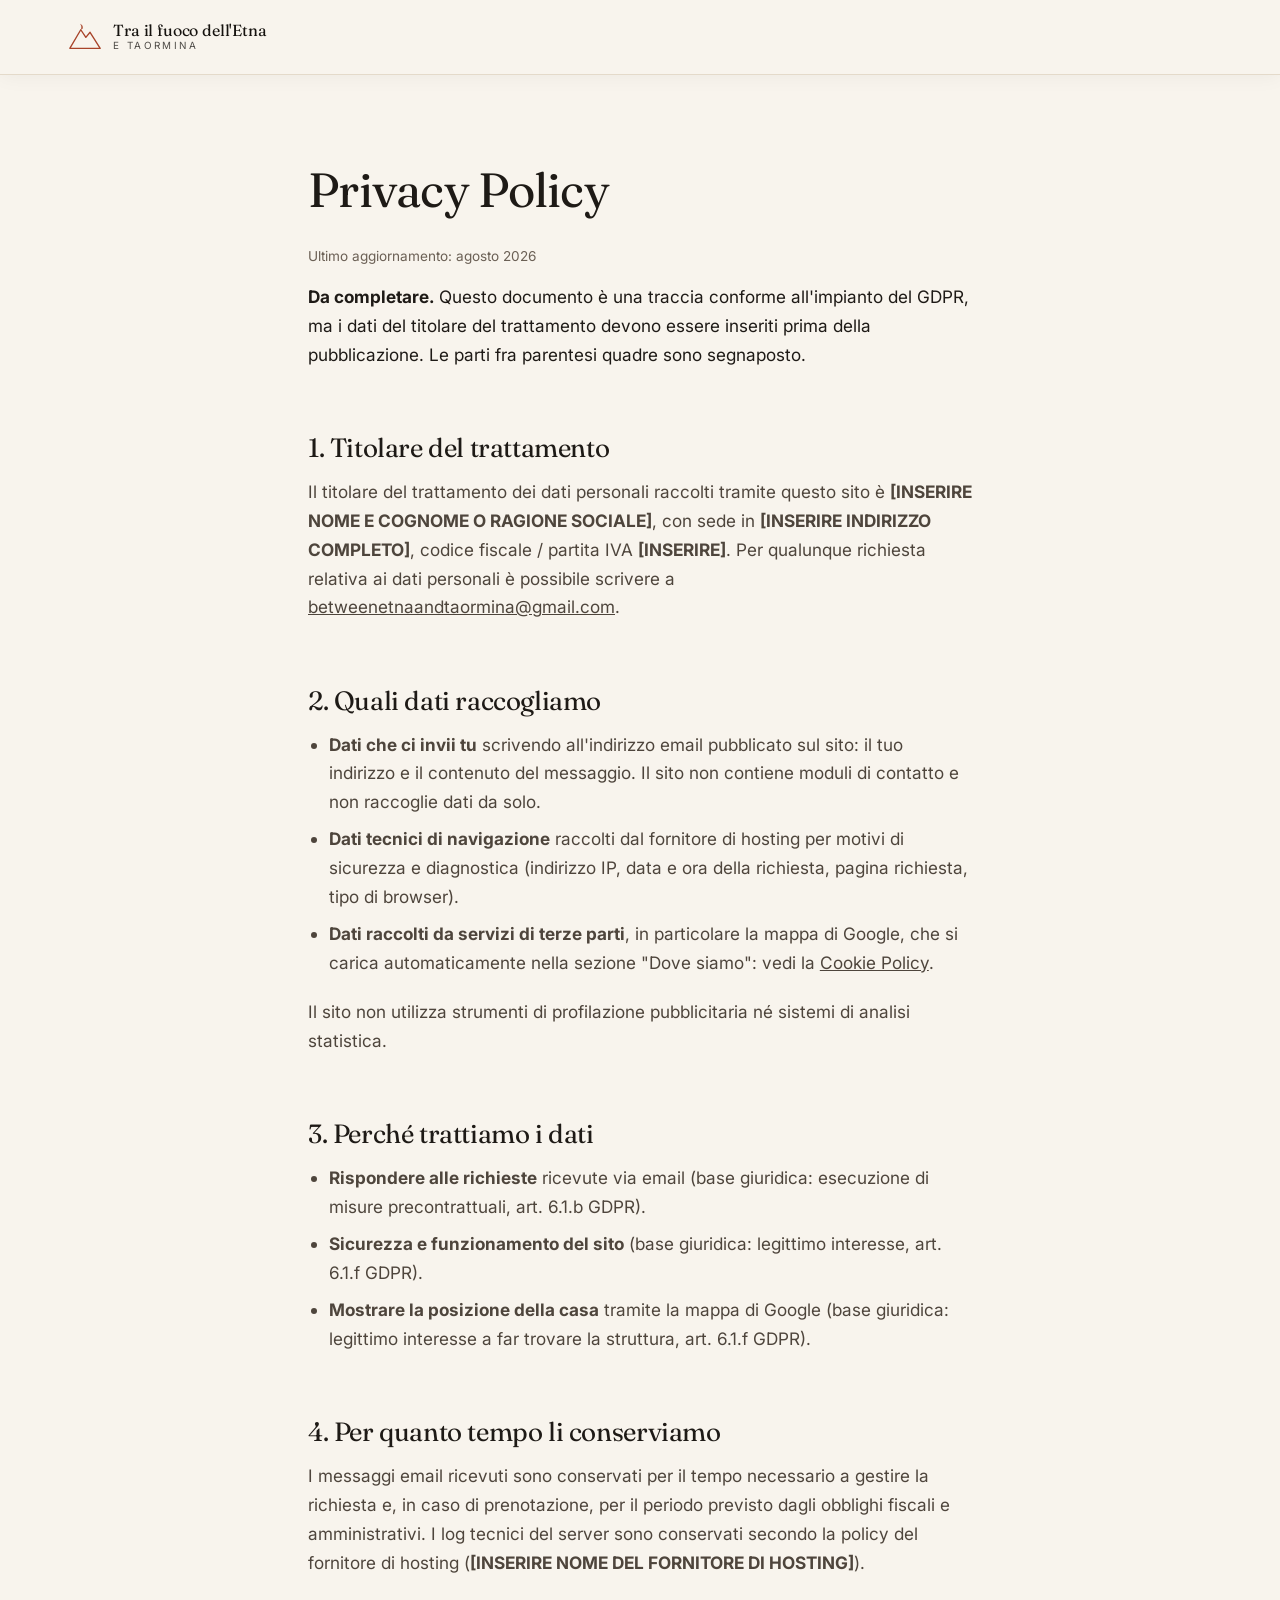
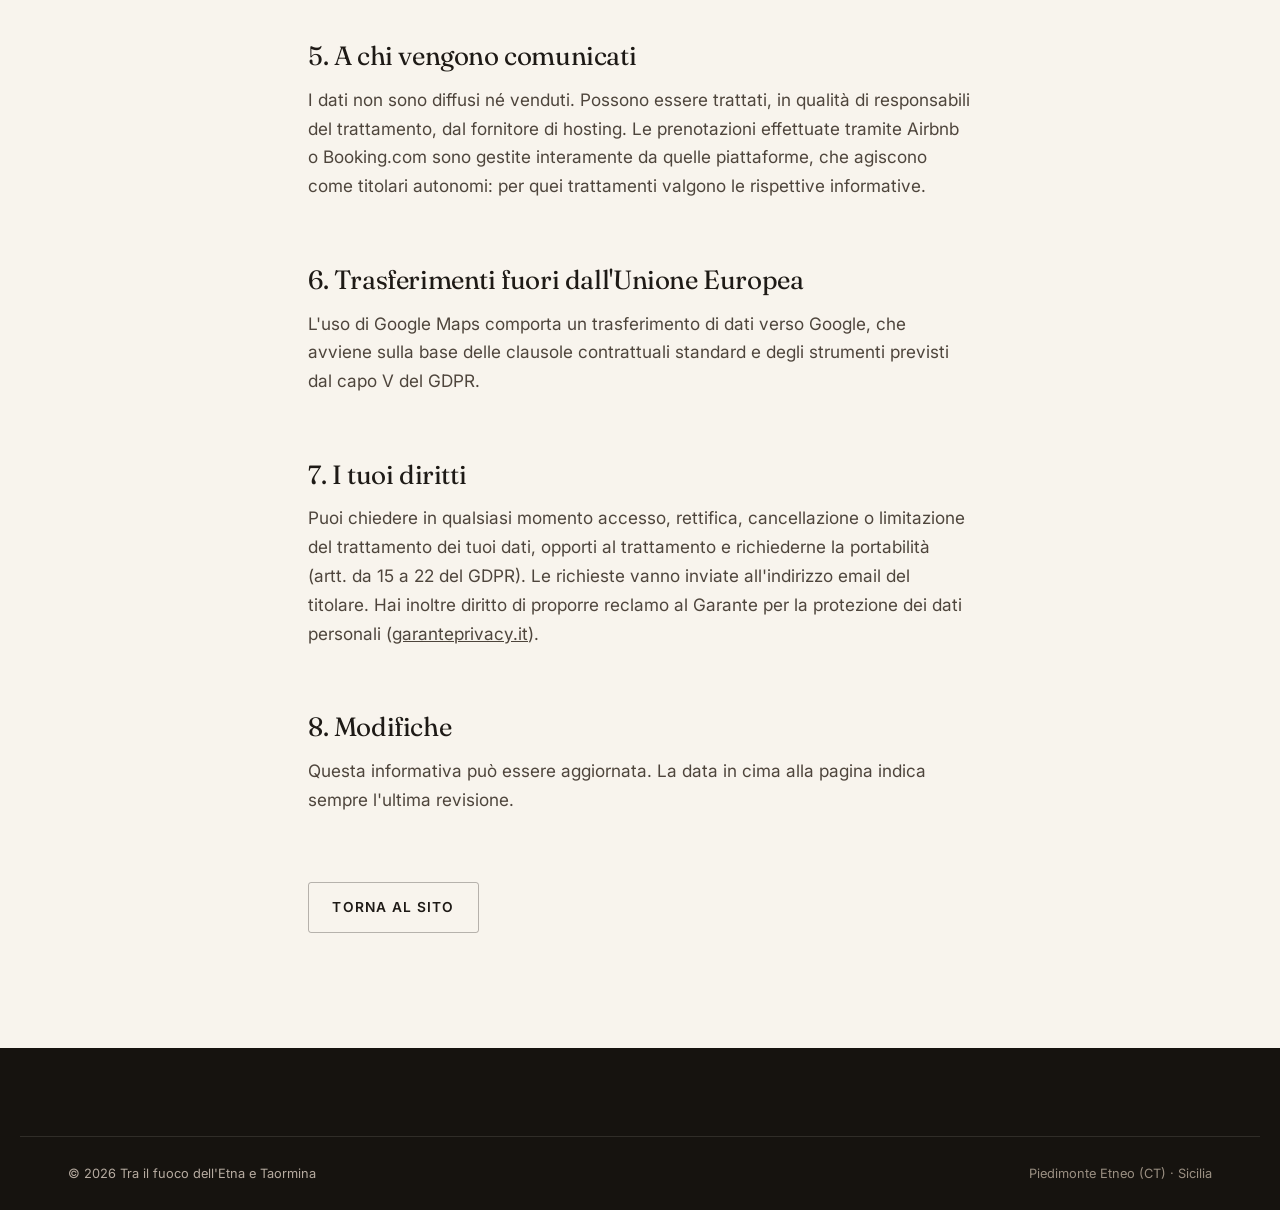
==== privacy.html @ dd9f7d88 "Primo caricamento del sito" ====
<!DOCTYPE html>
<html lang="it">
<head>
<meta charset="utf-8">
<meta name="viewport" content="width=device-width, initial-scale=1">
<title>Privacy Policy | Tra il fuoco dell'Etna e Taormina</title>
<meta name="description" content="Informativa sul trattamento dei dati personali del sito Tra il fuoco dell'Etna e Taormina.">
<meta name="robots" content="noindex, follow">
<link rel="icon" href="assets/icons/favicon.svg" type="image/svg+xml">
<link rel="preconnect" href="https://fonts.googleapis.com">
<link rel="preconnect" href="https://fonts.gstatic.com" crossorigin>
<link rel="stylesheet" href="https://fonts.googleapis.com/css2?family=Fraunces:opsz,wght@9..144,300;9..144,400&family=Inter:wght@400;500;600&display=swap" media="print" onload="this.media='all'">
<link rel="stylesheet" href="css/style.css">
</head>
<body>

<header class="site-header is-solid">
  <div class="wrap header-inner">
    <a class="brand" href="index.html">
      <svg class="brand-mark" viewBox="0 0 40 32" aria-hidden="true"><path d="M2 30 L15 8 L21 17 L26 11 L38 30 Z" fill="none" stroke="currentColor" stroke-width="1.6" stroke-linejoin="round"/><path d="M15 8 q1.5 -4 -1 -7 q4 1.5 3.5 5.5" fill="currentColor" opacity=".85"/></svg>
      <span class="brand-text"><span class="brand-line1">Tra il fuoco dell'Etna</span><span class="brand-line2">e Taormina</span></span>
    </a>
  </div>
</header>

<main class="legal">
<div class="wrap">

  <h1>Privacy Policy</h1>
  <p class="updated">Ultimo aggiornamento: agosto 2026</p>

  <div class="form-status is-on err" style="display:block">
    <strong>Da completare.</strong> Questo documento è una traccia conforme all'impianto del
    GDPR, ma i dati del titolare del trattamento devono essere inseriti prima della
    pubblicazione. Le parti fra parentesi quadre sono segnaposto.
  </div>

  <h2>1. Titolare del trattamento</h2>
  <p>
    Il titolare del trattamento dei dati personali raccolti tramite questo sito è
    <strong>[INSERIRE NOME E COGNOME O RAGIONE SOCIALE]</strong>,
    con sede in <strong>[INSERIRE INDIRIZZO COMPLETO]</strong>,
    codice fiscale / partita IVA <strong>[INSERIRE]</strong>.
    Per qualunque richiesta relativa ai dati personali è possibile scrivere a
    <a href="mailto:betweenetnaandtaormina@gmail.com">betweenetnaandtaormina@gmail.com</a>.
  </p>

  <h2>2. Quali dati raccogliamo</h2>
  <ul>
    <li><strong>Dati che ci invii tu</strong> scrivendo all'indirizzo email pubblicato
      sul sito: il tuo indirizzo e il contenuto del messaggio. Il sito non contiene
      moduli di contatto e non raccoglie dati da solo.</li>
    <li><strong>Dati tecnici di navigazione</strong> raccolti dal fornitore di hosting per
      motivi di sicurezza e diagnostica (indirizzo IP, data e ora della richiesta,
      pagina richiesta, tipo di browser).</li>
    <li><strong>Dati raccolti da servizi di terze parti</strong>, in particolare la mappa
      di Google, che si carica automaticamente nella sezione "Dove siamo":
      vedi la <a href="cookie.html">Cookie Policy</a>.</li>
  </ul>
  <p>Il sito non utilizza strumenti di profilazione pubblicitaria né sistemi di analisi statistica.</p>

  <h2>3. Perché trattiamo i dati</h2>
  <ul>
    <li><strong>Rispondere alle richieste</strong> ricevute via email
      (base giuridica: esecuzione di misure precontrattuali, art. 6.1.b GDPR).</li>
    <li><strong>Sicurezza e funzionamento del sito</strong>
      (base giuridica: legittimo interesse, art. 6.1.f GDPR).</li>
    <li><strong>Mostrare la posizione della casa</strong> tramite la mappa di Google
      (base giuridica: legittimo interesse a far trovare la struttura, art. 6.1.f GDPR).</li>
  </ul>

  <h2>4. Per quanto tempo li conserviamo</h2>
  <p>
    I messaggi email ricevuti sono conservati per il tempo necessario a gestire la richiesta e,
    in caso di prenotazione, per il periodo previsto dagli obblighi fiscali e amministrativi.
    I log tecnici del server sono conservati secondo la policy del fornitore di hosting
    (<strong>[INSERIRE NOME DEL FORNITORE DI HOSTING]</strong>).
  </p>

  <h2>5. A chi vengono comunicati</h2>
  <p>
    I dati non sono diffusi né venduti. Possono essere trattati, in qualità di responsabili
    del trattamento, dal fornitore di hosting. Le prenotazioni effettuate tramite Airbnb o Booking.com sono
    gestite interamente da quelle piattaforme, che agiscono come titolari autonomi:
    per quei trattamenti valgono le rispettive informative.
  </p>

  <h2>6. Trasferimenti fuori dall'Unione Europea</h2>
  <p>
    L'uso di Google Maps comporta un trasferimento di dati verso Google, che avviene
    sulla base delle clausole contrattuali standard e degli strumenti previsti dal
    capo V del GDPR.
  </p>

  <h2>7. I tuoi diritti</h2>
  <p>
    Puoi chiedere in qualsiasi momento accesso, rettifica, cancellazione o limitazione del
    trattamento dei tuoi dati, opporti al trattamento e richiederne la portabilità
    (artt. da 15 a 22 del GDPR). Le richieste vanno inviate all'indirizzo email del titolare.
    Hai inoltre diritto di proporre reclamo al Garante per la protezione dei dati personali
    (<a href="https://www.garanteprivacy.it" target="_blank" rel="noopener noreferrer">garanteprivacy.it</a>).
  </p>

  <h2>8. Modifiche</h2>
  <p>
    Questa informativa può essere aggiornata. La data in cima alla pagina indica sempre
    l'ultima revisione.
  </p>

  <a class="btn btn-outline back" href="index.html">Torna al sito</a>
</div>
</main>

<footer class="site-footer">
  <div class="wrap footer-bottom">
    <p>&copy; <span id="y"></span> Tra il fuoco dell'Etna e Taormina</p>
    <p class="credits">Piedimonte Etneo (CT) · Sicilia</p>
  </div>
</footer>
<script>document.getElementById('y').textContent=new Date().getFullYear();</script>
</body>
</html>
---- css/style.css ----
/* =============================================================================
   TRA IL FUOCO DELL'ETNA E TAORMINA
   Identità visiva: pietra lavica, calce siciliana, terracotta, olivo.
   Nessun framework. Mobile first.
   ============================================================================= */

/* ------------------------------------------------------------------ tokens */
:root{
  /* colori */
  --lava-900:#16130F;
  --lava-800:#221D18;
  --lava-700:#332C24;
  --lava-600:#4A4038;
  --pietra:#6B6055;
  --pietra-chiara:#9A8F82;
  --calce:#F8F4ED;
  --calce-2:#F0E9DD;
  --calce-3:#E4DACA;
  --terra:#A8442A;
  --terra-scuro:#8B3520;
  --terra-chiara:#C96A45;
  --ocra:#BE8A3D;
  --olivo:#6E7A5A;
  --testo:#1E1A16;
  --testo-soft:#4E453C;
  --su-scuro:#EDE6DA;
  --su-scuro-soft:#B6ABA0;

  /* tipografia */
  --font-display:"Fraunces","Iowan Old Style","Palatino Linotype",Palatino,Georgia,"Times New Roman",serif;
  --font-body:"Inter",system-ui,-apple-system,"Segoe UI",Roboto,"Helvetica Neue",Arial,sans-serif;

  /* misure */
  --wrap:1240px;
  --gutter:clamp(1.25rem,4vw,3rem);
  --sec-y:clamp(4rem,9vw,8rem);
  --r-sm:2px;
  --r-md:3px;

  /* elevazione discreta */
  --sh-1:0 1px 2px rgba(22,19,15,.06), 0 6px 18px rgba(22,19,15,.06);
  --sh-2:0 2px 6px rgba(22,19,15,.08), 0 18px 46px rgba(22,19,15,.12);

  --header-h:74px;
}

/* ------------------------------------------------------------------- reset */
*,*::before,*::after{box-sizing:border-box}
html{-webkit-text-size-adjust:100%;scroll-behavior:smooth;scroll-padding-top:calc(var(--header-h) + 12px)}
@media (prefers-reduced-motion:reduce){
  html{scroll-behavior:auto}
  *,*::before,*::after{animation-duration:.001ms!important;animation-iteration-count:1!important;transition-duration:.001ms!important;scroll-behavior:auto!important}
}
body{
  margin:0;
  background:var(--calce);
  color:var(--testo);
  font-family:var(--font-body);
  font-size:clamp(1rem,.96rem + .2vw,1.075rem);
  line-height:1.68;
  font-weight:400;
  -webkit-font-smoothing:antialiased;
  text-rendering:optimizeLegibility;
  overflow-x:hidden;
}
img,picture,svg{display:block;max-width:100%}
img{height:auto}
/* Necessario: molte regole qui sotto impostano display su elementi che nascondiamo
   con l'attributo [hidden] (modale, lightbox, CTA mobile, griglia gallery).
   Senza questa riga il display dell'autore vincerebbe sul foglio di stile del browser. */
[hidden]{display:none!important}
button{font:inherit;color:inherit}
a{color:inherit}

h1,h2,h3,h4{
  font-family:var(--font-display);
  font-weight:400;
  line-height:1.1;
  letter-spacing:-.015em;
  margin:0 0 .6em;
  font-variation-settings:"opsz" 40;
}
h2{font-size:clamp(1.9rem,1.25rem + 2.6vw,3.2rem)}
h3{font-size:clamp(1.15rem,1.05rem + .5vw,1.4rem);letter-spacing:-.005em}
h4{font-size:1.05rem}
p{margin:0 0 1.1em}
p:last-child{margin-bottom:0}
ul{margin:0;padding:0}
ul[role="list"]{list-style:none}

/* ---------------------------------------------------------------- utilities */
.wrap{width:100%;max-width:var(--wrap);margin-inline:auto;padding-inline:var(--gutter)}
.sr-only{position:absolute!important;width:1px;height:1px;padding:0;margin:-1px;overflow:hidden;clip:rect(0 0 0 0);white-space:nowrap;border:0}
.skip-link{
  position:fixed;top:.5rem;left:.5rem;z-index:9999;
  background:var(--lava-900);color:var(--calce);
  padding:.7rem 1.1rem;border-radius:var(--r-md);
  transform:translateY(-160%);transition:transform .18s ease;
  text-decoration:none;font-size:.9rem;
}
.skip-link:focus{transform:translateY(0)}

:where(a,button,summary,input,textarea,[tabindex]):focus-visible{
  outline:2px solid var(--terra);
  outline-offset:3px;
  border-radius:var(--r-sm);
}
.section-dark :where(a,button):focus-visible,
.hero :where(a,button):focus-visible,
.booking :where(a,button):focus-visible{outline-color:var(--ocra)}

.eyebrow{
  font-family:var(--font-body);
  font-size:.72rem;font-weight:600;
  letter-spacing:.2em;text-transform:uppercase;
  color:var(--terra);
  margin:0 0 1rem;
}
.section-dark .eyebrow,.hero .eyebrow,.booking .eyebrow{color:var(--ocra)}

.micro-note{
  font-size:.82rem;line-height:1.55;color:var(--pietra);
  margin-top:1rem;
}
.section-dark .micro-note{color:var(--su-scuro-soft)}

/* ------------------------------------------------------------------ bottoni */
.btn{
  --btn-bg:transparent;--btn-fg:var(--testo);--btn-bd:currentColor;
  display:inline-flex;align-items:center;justify-content:center;gap:.5em;
  padding:.95em 1.7em;
  background:var(--btn-bg);color:var(--btn-fg);
  border:1px solid var(--btn-bd);border-radius:var(--r-md);
  font-size:.86rem;font-weight:600;letter-spacing:.09em;text-transform:uppercase;
  text-decoration:none;cursor:pointer;
  transition:background-color .2s ease,color .2s ease,border-color .2s ease,transform .2s ease;
  text-align:center;
}
.btn:hover{transform:translateY(-1px)}
.btn-solid{--btn-bg:var(--terra);--btn-fg:#FFF8F0;--btn-bd:var(--terra)}
.btn-solid:hover{--btn-bg:var(--terra-scuro);--btn-bd:var(--terra-scuro)}
.btn-outline{--btn-bg:transparent;--btn-fg:var(--testo);--btn-bd:rgba(30,26,22,.3)}
.btn-outline:hover{--btn-bg:var(--testo);--btn-fg:var(--calce);--btn-bd:var(--testo)}
.btn-outline.btn-light{--btn-fg:var(--su-scuro);--btn-bd:rgba(237,230,218,.4)}
.btn-outline.btn-light:hover{--btn-bg:var(--su-scuro);--btn-fg:var(--lava-900);--btn-bd:var(--su-scuro)}
.btn-ghost{--btn-bg:rgba(255,252,246,.1);--btn-fg:#FFFCF6;--btn-bd:rgba(255,252,246,.55);backdrop-filter:blur(6px)}
.btn-ghost:hover{--btn-bg:#FFFCF6;--btn-fg:var(--lava-900);--btn-bd:#FFFCF6}
.btn-lg{padding:1.05em 2.1em;font-size:.9rem}

/* Telefoni stretti (iPhone SE e simili, 320–400 px): "Prenota su Booking.com"
   in maiuscoletto spaziato non entrerebbe su una riga. I due inviti alla
   prenotazione diventano a piena larghezza, che su mobile è anche più comodo. */
@media (max-width:400px){
  .btn{padding:.9em 1.15em;font-size:.8rem;letter-spacing:.06em}
  .btn-lg{padding:1em 1.3em;font-size:.84rem}
  .hero-actions .btn,.booking-cta .btn,.modal-actions .btn{width:100%}
  .hero-actions,.booking-cta{gap:.7rem}
}

/* ═══════════════════════════════════════════════════════════════ HEADER ══ */
.site-header{
  position:fixed;inset:0 0 auto;z-index:120;
  transition:background-color .3s ease,box-shadow .3s ease,border-color .3s ease;
  border-bottom:1px solid transparent;
}
.header-inner{
  min-height:var(--header-h);
  display:flex;align-items:center;justify-content:space-between;gap:1rem;
}
.site-header.is-solid{
  background:rgba(248,244,237,.94);
  backdrop-filter:saturate(160%) blur(12px);
  border-bottom-color:var(--calce-3);
  box-shadow:0 1px 20px rgba(22,19,15,.05);
}

.brand{
  display:flex;align-items:center;gap:.7rem;
  text-decoration:none;color:#FFFCF6;
  transition:color .3s ease;
  flex:0 0 auto;
}
.site-header.is-solid .brand{color:var(--lava-900)}
.brand-mark{width:34px;height:27px;flex:0 0 auto;color:var(--ocra)}
.site-header.is-solid .brand-mark{color:var(--terra)}
.brand-text{display:flex;flex-direction:column;line-height:1.12}
.brand-line1{font-family:var(--font-display);font-size:1rem;letter-spacing:-.01em}
.brand-line2{font-family:var(--font-body);font-size:.62rem;letter-spacing:.24em;text-transform:uppercase;opacity:.75}

/* nav desktop */
.nav{display:flex;align-items:center;gap:2rem;min-width:0}
.nav-list{display:flex;align-items:center;gap:1.5rem;list-style:none;min-width:0}
.nav-list a{
  text-decoration:none;font-size:.83rem;font-weight:500;letter-spacing:.03em;
  color:rgba(255,252,246,.9);position:relative;padding:.35rem 0;
  transition:color .25s ease;
}
.site-header.is-solid .nav-list a{color:var(--testo-soft)}
.nav-list a::after{
  content:"";position:absolute;left:0;right:0;bottom:0;height:1px;
  background:currentColor;transform:scaleX(0);transform-origin:left;
  transition:transform .25s ease;
}
.nav-list a:hover::after,.nav-list a[aria-current="true"]::after{transform:scaleX(1)}
.site-header.is-solid .nav-list a:hover{color:var(--terra)}

.nav-tools{display:flex;align-items:center;gap:1.1rem}
.lang{display:flex;align-items:center;gap:.3rem;font-size:.76rem;letter-spacing:.1em;font-weight:600}
.lang-btn{
  background:none;border:0;padding:.3rem .15rem;cursor:pointer;
  color:rgba(255,252,246,.78);transition:color .2s ease;
}
.site-header.is-solid .lang-btn{color:var(--pietra)}
.lang-btn.is-active{color:#FFFCF6;text-decoration:underline;text-underline-offset:4px}
.site-header.is-solid .lang-btn.is-active{color:var(--terra)}
.lang-sep{color:rgba(255,252,246,.35)}
.site-header.is-solid .lang-sep{color:var(--calce-3)}
.btn-book{padding:.72em 1.4em;font-size:.78rem}

/* hamburger */
.burger{
  display:none;background:none;border:0;padding:.6rem;cursor:pointer;
  color:#FFFCF6;
}
.site-header.is-solid .burger{color:var(--lava-900)}
.burger-box{display:block;width:24px;height:16px;position:relative}
.burger-box span{
  position:absolute;left:0;height:1.5px;width:100%;background:currentColor;
  transition:transform .28s ease,opacity .2s ease,width .28s ease;
}
.burger-box span:nth-child(1){top:0}
.burger-box span:nth-child(2){top:7px;width:70%}
.burger-box span:nth-child(3){top:14px}
.burger[aria-expanded="true"] .burger-box span:nth-child(1){transform:translateY(7px) rotate(45deg)}
.burger[aria-expanded="true"] .burger-box span:nth-child(2){opacity:0}
.burger[aria-expanded="true"] .burger-box span:nth-child(3){transform:translateY(-7px) rotate(-45deg)}

@media (max-width:1023px){
  .burger{display:block;order:3}
  .nav{
    position:fixed;inset:var(--header-h) 0 auto;
    flex-direction:column;align-items:stretch;gap:0;
    background:var(--calce);
    border-bottom:1px solid var(--calce-3);
    padding:1.5rem var(--gutter) 2.2rem;
    transform:translateY(-102%);opacity:0;visibility:hidden;
    transition:transform .34s cubic-bezier(.4,0,.2,1),opacity .25s ease,visibility .34s;
    max-height:calc(100dvh - var(--header-h));overflow-y:auto;
    box-shadow:0 22px 40px rgba(22,19,15,.14);
  }
  .nav.is-open{transform:translateY(0);opacity:1;visibility:visible}
  .nav-list{flex-direction:column;align-items:stretch;gap:0}
  .nav-list li+li{border-top:1px solid var(--calce-2)}
  .nav-list a{
    display:block;padding:.95rem 0;font-size:1.05rem;font-weight:400;
    font-family:var(--font-display);color:var(--testo)!important;letter-spacing:-.01em;
  }
  .nav-list a::after{display:none}
  .nav-tools{
    margin-top:1.6rem;justify-content:space-between;gap:1rem;
  }
  .nav-tools .lang-btn{color:var(--pietra)!important;font-size:.85rem}
  .nav-tools .lang-btn.is-active{color:var(--terra)!important}
  .btn-book{flex:1;max-width:230px;padding:.9em 1.4em;font-size:.82rem}
}

/* Fascia stretta fra 1024 e 1200 px (portatili 13"): la barra orizzontale con
   marchio, 7 voci, lingua e pulsante non ci starebbe alle misure piene.
   Qui si comprime quel tanto che basta, senza passare all'hamburger.
   Sotto i 1024 px si passa direttamente al menu a tendina. */
@media (min-width:1024px) and (max-width:1200px){
  .header-inner{gap:.75rem}
  .brand-line1{font-size:.92rem}
  .brand-line2{font-size:.58rem;letter-spacing:.2em}
  .brand-mark{width:30px;height:24px}
  .nav{gap:1.1rem}
  .nav-list{gap:.9rem}
  .nav-list a{font-size:.78rem;letter-spacing:0}
  .nav-tools{gap:.8rem}
  .btn-book{padding:.7em 1.05em;font-size:.72rem;letter-spacing:.06em}
  .lang{font-size:.72rem}
}

/* ═════════════════════════════════════════════════════════════════ HERO ══ */
.hero{
  position:relative;
  min-height:min(100svh,860px);
  display:flex;align-items:flex-end;
  padding:calc(var(--header-h) + 3rem) 0 clamp(3.5rem,8vw,6rem);
  color:#FFFCF6;
  isolation:isolate;
  background:var(--lava-900);
}
.hero-media{position:absolute;inset:0;z-index:-2}
.hero-media img{width:100%;height:100%;object-fit:cover;object-position:center 42%}
.hero::after{
  content:"";position:absolute;inset:0;z-index:-1;
  background:
    linear-gradient(to top,rgba(11,9,7,.88) 0%,rgba(11,9,7,.58) 32%,rgba(11,9,7,.2) 62%,rgba(11,9,7,.56) 100%);
}
.hero-inner{position:relative;width:100%;max-width:var(--wrap)}
.hero-kicker{
  font-size:.74rem;letter-spacing:.24em;text-transform:uppercase;font-weight:600;
  color:rgba(255,252,246,.82);margin:0 0 1.4rem;
}
.hero-title{
  margin:0 0 1.3rem;
  font-size:clamp(2.15rem,1.1rem + 5.2vw,5.6rem);
  line-height:.98;font-weight:300;letter-spacing:-.03em;
  font-variation-settings:"opsz" 120;
  text-wrap:balance;
}
.hero-title-1,.hero-title-2{display:block}
.hero-title-2{font-style:italic;font-weight:300;padding-left:.06em}
.hero-sub{
  max-width:34ch;font-size:clamp(1.02rem,.95rem + .4vw,1.2rem);
  color:rgba(255,252,246,.9);margin:0 0 2.2rem;line-height:1.6;
}
.hero-actions{display:flex;flex-wrap:wrap;gap:.85rem;margin-bottom:2.6rem}
.hero-facts{
  display:flex;flex-wrap:wrap;gap:.6rem 2rem;list-style:none;
  padding-top:1.4rem;border-top:1px solid rgba(255,252,246,.22);
  font-size:.86rem;color:rgba(255,252,246,.82);letter-spacing:.04em;
}
.hero-facts strong{font-family:var(--font-display);font-size:1.15rem;font-weight:400;color:#FFFCF6;margin-right:.15em}

.hero-scroll{
  position:absolute;left:50%;bottom:1.4rem;transform:translateX(-50%);
  width:26px;height:42px;border:1px solid rgba(255,252,246,.4);border-radius:14px;
  display:grid;place-items:start center;padding-top:8px;
}
.hero-scroll span{
  width:2px;height:7px;border-radius:2px;background:rgba(255,252,246,.85);
  animation:scrollDot 1.9s ease-in-out infinite;
}
@keyframes scrollDot{0%,100%{transform:translateY(0);opacity:1}55%{transform:translateY(12px);opacity:.15}}
@media (max-width:700px){.hero-scroll{display:none}}

/* ══════════════════════════════════════════════════════════════ SEZIONI ══ */
.section{padding-block:var(--sec-y)}
.section-alt{background:var(--calce-2)}
.section-dark{background:var(--lava-800);color:var(--su-scuro)}
.section-dark h2,.section-dark h3{color:#FFFCF6}
.section-dark p{color:var(--su-scuro)}

.section-head{max-width:60ch;margin-bottom:clamp(2.5rem,5vw,4rem)}
.section-head h2{margin-bottom:.5em}
.section-lead{color:var(--testo-soft);font-size:1.05rem;max-width:56ch}
.section-dark .section-lead{color:var(--su-scuro-soft)}

/* --------------------------------------------------------------- intro */
.grid-intro{display:grid;gap:clamp(2.5rem,5vw,4.5rem);align-items:center}
.grid-intro>*,.grid-dove>*,.grid-contatti>*{min-width:0}
@media (min-width:900px){.grid-intro{grid-template-columns:1fr .82fr}}
.intro-text p{color:var(--testo-soft);max-width:60ch}
.intro-text h2{color:var(--testo)}
.intro-host{
  font-family:var(--font-display);font-style:italic;
  font-size:1.15rem;color:var(--testo)!important;
  padding-left:1.1rem;border-left:2px solid var(--terra);
  margin-top:2rem!important;
}
.rating-line{
  margin-top:1.4rem!important;font-size:.86rem;color:var(--pietra)!important;
  display:flex;align-items:center;gap:.5rem;flex-wrap:wrap;
}
.rating-line .stars{color:var(--ocra);letter-spacing:.08em}
.intro-figure{margin:0;position:relative}
.intro-figure img{width:100%;aspect-ratio:4/5;object-fit:cover;border-radius:var(--r-md);box-shadow:var(--sh-2)}
@media (max-width:899px){.intro-figure img{aspect-ratio:4/3}}

/* ----------------------------------------------------------- la casa */
.features{
  display:grid;gap:1px;
  grid-template-columns:repeat(auto-fit,minmax(min(230px,100%),1fr));
  background:var(--calce-3);
  border:1px solid var(--calce-3);border-radius:var(--r-md);overflow:hidden;
  list-style:none;
}
.feature{background:var(--calce-2);padding:1.9rem 1.6rem}
.section-alt .feature{background:var(--calce)}
.feature svg{
  width:26px;height:26px;margin-bottom:1rem;color:var(--terra);
  fill:none;stroke:currentColor;stroke-width:1.35;stroke-linecap:round;stroke-linejoin:round;
}
.feature h3{font-size:1.02rem;margin-bottom:.3em;font-family:var(--font-body);font-weight:600;letter-spacing:0}
.feature p{font-size:.9rem;color:var(--testo-soft);line-height:1.55;margin:0}

/* Sul telefono le dodici voci diventerebbero dodici schede alte una sotto
   l'altra, quasi due metri di scorrimento. Qui si stringono in una griglia
   di icone a due colonne: resta l'icona e il nome del servizio.
   La descrizione non sparisce dal codice, viene solo tolta dalla vista:
   i lettori di schermo continuano a leggerla. */
@media (max-width:559px){
  .features{grid-template-columns:repeat(2,1fr)}
  .feature{padding:1.25rem .95rem}
  .feature svg{width:22px;height:22px;margin-bottom:.75rem}
  .feature h3{
    font-size:.87rem;line-height:1.3;margin:0;text-wrap:balance;
    overflow-wrap:anywhere;hyphens:auto;
  }
  .feature p{
    position:absolute;width:1px;height:1px;padding:0;margin:-1px;
    overflow:hidden;clip:rect(0 0 0 0);white-space:nowrap;border:0;
  }
}
/* Schermi molto stretti: "Climatizzazione" è una parola sola e non si spezza. */
@media (max-width:360px){
  .feature{padding:1.1rem .7rem}
  .feature h3{font-size:.82rem}
}

.rooms{margin-top:clamp(3rem,6vw,5rem)}
.rooms-h{
  font-family:var(--font-body);font-size:.72rem;font-weight:600;
  letter-spacing:.2em;text-transform:uppercase;color:var(--terra);margin-bottom:1.6rem;
}
.rooms-grid{display:grid;gap:1.6rem;grid-template-columns:repeat(auto-fit,minmax(min(250px,100%),1fr))}
.room img{width:100%;aspect-ratio:3/2;object-fit:cover;border-radius:var(--r-md);margin-bottom:.9rem}
.room h4{font-family:var(--font-body);font-size:.95rem;font-weight:600;margin-bottom:.15em}
.room p{font-size:.9rem;color:var(--testo-soft);margin:0}

.stay-notes{
  display:flex;flex-wrap:wrap;gap:.7rem 2.5rem;list-style:none;
  margin-top:2.4rem;padding-top:1.5rem;border-top:1px solid var(--calce-3);
  font-size:.9rem;color:var(--testo-soft);
}
.stay-notes strong{color:var(--testo);font-weight:600}

/* ═══════════════════════════════════════════════════════════════ GALLERY */
.carousel{position:relative;margin-block:0 1.8rem}
.carousel-viewport{
  overflow-x:auto;overflow-y:hidden;
  scroll-snap-type:x mandatory;
  -webkit-overflow-scrolling:touch;
  scrollbar-width:none;
}
.carousel-viewport::-webkit-scrollbar{display:none}
.carousel-viewport:focus-visible{outline:2px solid var(--terra);outline-offset:-2px}
.carousel-track{display:flex;list-style:none;margin:0;padding:0}
.car-slide{
  flex:0 0 100%;scroll-snap-align:center;
  padding-inline:calc(var(--gutter) / 2);
}
@media (min-width:760px){
  .car-slide{flex-basis:64%;padding-inline:.6rem}
  .carousel-track{padding-inline:18%}
}
@media (min-width:1400px){
  .car-slide{flex-basis:56%}
  .carousel-track{padding-inline:22%}
}
.car-slide button{
  display:block;width:100%;padding:0;border:0;background:none;cursor:zoom-in;
  border-radius:var(--r-md);overflow:hidden;position:relative;
}
.car-slide img{
  width:100%;aspect-ratio:3/2;object-fit:cover;
  transition:transform .6s cubic-bezier(.2,.7,.3,1),opacity .4s ease;
  background:var(--calce-3);
}
.car-slide:not(.is-current) img{opacity:.5}
.car-slide button:hover img{transform:scale(1.02)}

.car-nav{
  position:absolute;top:calc(50% - 34px);transform:translateY(-50%);z-index:5;
  width:48px;height:48px;border-radius:50%;
  background:rgba(248,244,237,.92);border:1px solid var(--calce-3);
  display:grid;place-items:center;cursor:pointer;
  box-shadow:var(--sh-1);transition:background-color .2s ease,transform .2s ease;
}
.car-nav:hover{background:#fff;transform:translateY(-50%) scale(1.06)}
.car-nav svg{width:19px;height:19px;fill:none;stroke:var(--lava-800);stroke-width:1.5;stroke-linecap:round;stroke-linejoin:round}
.car-prev{left:max(.75rem,calc((100vw - var(--wrap)) / 2 + .75rem))}
.car-next{right:max(.75rem,calc((100vw - var(--wrap)) / 2 + .75rem))}
@media (max-width:759px){.car-nav{width:42px;height:42px}.car-prev{left:.5rem}.car-next{right:.5rem}}

.car-bar{
  display:flex;align-items:center;justify-content:space-between;gap:1.5rem;
  margin-top:1.4rem;flex-wrap:wrap;
}
.car-caption{font-size:.87rem;color:var(--testo-soft);margin:0;max-width:52ch}
.car-dots{display:flex;gap:.45rem;flex-wrap:wrap}
.car-dots button{
  width:26px;height:3px;border:0;padding:0;cursor:pointer;border-radius:2px;
  background:var(--calce-3);transition:background-color .25s ease,width .25s ease;
}
.car-dots button:hover{background:var(--pietra-chiara)}
.car-dots button[aria-selected="true"]{background:var(--terra);width:40px}

.gal-actions{display:flex;align-items:center;justify-content:space-between;gap:1.5rem;flex-wrap:wrap;margin-top:1rem}
.gal-count{font-size:.84rem;color:var(--pietra);margin:0}

.gal-full{margin-top:3rem}
.gal-filters,.poi-filters{display:flex;flex-wrap:wrap;gap:.5rem;margin-bottom:2rem}
.chip{
  background:none;border:1px solid var(--calce-3);border-radius:100px;
  padding:.5rem 1.1rem;font-size:.78rem;font-weight:500;letter-spacing:.06em;
  text-transform:uppercase;cursor:pointer;color:var(--testo-soft);
  transition:all .2s ease;
}
.chip:hover{border-color:var(--pietra-chiara);color:var(--testo)}
.chip[aria-selected="true"]{background:var(--lava-800);border-color:var(--lava-800);color:var(--calce)}

.masonry{columns:1;column-gap:1rem}
@media (min-width:600px){.masonry{columns:2}}
@media (min-width:980px){.masonry{columns:3;column-gap:1.2rem}}
.masonry figure{margin:0 0 1rem;break-inside:avoid}
@media (min-width:980px){.masonry figure{margin-bottom:1.2rem}}
.masonry button{
  display:block;width:100%;padding:0;border:0;background:none;cursor:zoom-in;
  border-radius:var(--r-md);overflow:hidden;
}
.masonry img{width:100%;transition:transform .5s cubic-bezier(.2,.7,.3,1);background:var(--calce-3)}
.masonry button:hover img{transform:scale(1.03)}

/* ══════════════════════════════════════════════════════════ DOVE SIAMO ══ */
.grid-dove{display:grid;gap:clamp(2.5rem,5vw,4rem);align-items:start}
@media (min-width:960px){.grid-dove{grid-template-columns:.95fr 1.05fr}}
.dove-text p{max-width:56ch}
.dist-list{
  list-style:none;margin:2.2rem 0 0;
  border-top:1px solid rgba(237,230,218,.16);
}
.dist-list li{
  display:flex;justify-content:space-between;align-items:baseline;gap:1rem;
  padding:.85rem 0;border-bottom:1px solid rgba(237,230,218,.16);
  font-size:.95rem;
}
.dist-list span{color:var(--su-scuro)}
.dist-list b{
  font-family:var(--font-display);font-weight:400;font-size:1.05rem;
  color:var(--ocra);white-space:nowrap;
}
.addr{margin:2rem 0 1.2rem!important;font-size:.92rem;color:var(--su-scuro-soft)!important;line-height:1.6}
.addr .todo{color:var(--terra-chiara);font-weight:600}

.map-frame{
  position:relative;aspect-ratio:4/3;width:100%;
  background:var(--lava-700);border-radius:var(--r-md);overflow:hidden;
  border:1px solid rgba(237,230,218,.14);
}
@media (max-width:600px){.map-frame{aspect-ratio:1/1}}
.map-frame iframe{width:100%;height:100%;border:0;display:block;filter:saturate(.9)}
.map-consent{
  position:absolute;inset:0;display:grid;place-content:center;gap:1.3rem;
  padding:2rem;text-align:center;
  background:
    linear-gradient(rgba(22,19,15,.72),rgba(22,19,15,.72)),
    repeating-linear-gradient(45deg,var(--lava-700) 0 12px,var(--lava-600) 12px 24px);
}
.map-consent p{font-size:.88rem;max-width:38ch;margin:0 auto;color:var(--su-scuro-soft)!important;line-height:1.6}

/* ═════════════════════════════════════════════════════════════════ POI ══ */
.poi-grid{display:grid;gap:1.6rem;grid-template-columns:repeat(auto-fill,minmax(min(280px,100%),1fr))}
.poi{
  background:var(--calce-2);border:1px solid var(--calce-3);border-radius:var(--r-md);
  overflow:hidden;display:flex;flex-direction:column;
  transition:transform .3s ease,box-shadow .3s ease;
}
.poi:hover{transform:translateY(-3px);box-shadow:var(--sh-1)}
.poi-img{position:relative;overflow:hidden}
.poi-img img{width:100%;aspect-ratio:16/10;object-fit:cover;transition:transform .6s cubic-bezier(.2,.7,.3,1)}
.poi:hover .poi-img img{transform:scale(1.04)}
.poi-cat{
  position:absolute;left:.9rem;top:.9rem;
  background:rgba(22,19,15,.78);color:#FFFCF6;backdrop-filter:blur(4px);
  padding:.32rem .7rem;border-radius:2px;
  font-size:.64rem;letter-spacing:.16em;text-transform:uppercase;font-weight:600;
}
.poi-body{padding:1.4rem 1.4rem 1.6rem;display:flex;flex-direction:column;flex:1}
.poi-body h3{font-family:var(--font-display);font-size:1.28rem;margin-bottom:.4em}
.poi-body p{font-size:.9rem;color:var(--testo-soft);line-height:1.6;margin-bottom:1.2rem;flex:1}
.poi-meta{
  display:flex;gap:1.2rem;flex-wrap:wrap;font-size:.78rem;color:var(--pietra);
  padding-top:.9rem;border-top:1px solid var(--calce-3);letter-spacing:.03em;
}
.poi-meta span{display:inline-flex;align-items:center;gap:.35rem}
.poi-meta svg{width:13px;height:13px;fill:none;stroke:currentColor;stroke-width:1.6;stroke-linecap:round;stroke-linejoin:round;opacity:.8}

/* ════════════════════════════════════════════════════════════ CONSIGLI ══ */
.tips{max-width:900px;border-top:1px solid var(--calce-3)}
.tip{border-bottom:1px solid var(--calce-3)}
.tip summary{
  list-style:none;cursor:pointer;
  display:flex;align-items:center;justify-content:space-between;gap:1.5rem;
  padding:1.5rem 0;
  font-family:var(--font-display);font-size:clamp(1.25rem,1.1rem + .7vw,1.7rem);
  letter-spacing:-.01em;
  transition:color .2s ease;
}
.tip summary::-webkit-details-marker{display:none}
.tip summary:hover{color:var(--terra)}
.tip summary::after{
  content:"";flex:0 0 auto;width:15px;height:15px;
  background:
    linear-gradient(currentColor,currentColor) center/100% 1.5px no-repeat,
    linear-gradient(currentColor,currentColor) center/1.5px 100% no-repeat;
  transition:transform .3s ease;
}
.tip[open] summary::after{background:linear-gradient(currentColor,currentColor) center/100% 1.5px no-repeat}
.tip-body{padding-bottom:1.9rem;max-width:66ch}
.tip-body ul{list-style:none;display:grid;gap:.75rem}
.tip-body li{
  position:relative;padding-left:1.5rem;font-size:.96rem;color:var(--testo-soft);line-height:1.6;
}
.tip-body li::before{
  content:"";position:absolute;left:0;top:.62em;
  width:6px;height:6px;background:var(--terra);border-radius:50%;
}

/* ══════════════════════════════════════════════════════════ RECENSIONI ══ */
@media (min-width:1024px){.nav-extra{display:none}}

.rev-quotes{display:grid;gap:1.4rem;margin-bottom:3rem;grid-template-columns:repeat(auto-fill,minmax(min(320px,100%),1fr))}
.rev-quotes:empty{display:none}
.quote{
  background:var(--calce);border:1px solid var(--calce-3);border-radius:var(--r-md);
  padding:1.8rem 1.7rem;display:flex;flex-direction:column;
}
.quote blockquote{
  margin:0 0 1.2rem;font-family:var(--font-display);font-size:1.12rem;
  line-height:1.5;color:var(--testo);flex:1;
}
.quote blockquote::before{content:"“";color:var(--terra);font-size:1.6em;line-height:0;vertical-align:-.32em;margin-right:.06em}
.quote figcaption{font-size:.83rem;color:var(--pietra);letter-spacing:.03em}
.quote figcaption b{color:var(--testo);font-weight:600}

.rev-panel{
  display:grid;gap:2.4rem;align-items:start;
  background:var(--calce);border:1px solid var(--calce-3);border-radius:var(--r-md);
  padding:clamp(1.8rem,4vw,2.8rem);
}
@media (min-width:760px){.rev-panel{grid-template-columns:minmax(0,.85fr) minmax(0,1.15fr);gap:3rem}}

.rev-big{
  font-family:var(--font-display);font-size:clamp(3.2rem,2rem + 4vw,4.6rem);
  line-height:1;margin:0;letter-spacing:-.03em;
}
.rev-stars{color:var(--ocra);letter-spacing:.14em;font-size:1rem;margin:.5rem 0 .3rem}
.rev-count{font-size:.87rem;color:var(--pietra);margin:0 0 1.6rem}

.rev-bars{list-style:none;display:grid;gap:.45rem}
.rev-bars li{display:grid;grid-template-columns:1.6rem 1fr 2.6rem;align-items:center;gap:.6rem;font-size:.78rem;color:var(--pietra)}
.rev-bars .track{height:5px;background:var(--calce-3);border-radius:3px;overflow:hidden}
.rev-bars .fill{display:block;height:100%;background:var(--ocra);border-radius:3px}
.rev-bars .pct{text-align:right;font-variant-numeric:tabular-nums}

.rev-cats h3,.rev-themes h3{
  font-family:var(--font-body);font-size:.72rem;font-weight:600;
  letter-spacing:.2em;text-transform:uppercase;color:var(--terra);margin-bottom:1.3rem;
}
.rev-catlist{list-style:none;display:grid;gap:.9rem}
@media (min-width:520px){.rev-catlist{grid-template-columns:1fr 1fr;gap:.9rem 2rem}}
.rev-catlist li{display:grid;grid-template-columns:1fr auto;gap:.5rem 1rem;align-items:baseline}
.rev-catlist .n{font-size:.93rem;color:var(--testo-soft)}
.rev-catlist .v{font-family:var(--font-display);font-size:1.1rem;color:var(--testo)}
.rev-catlist .track{grid-column:1/-1;height:3px;background:var(--calce-3);border-radius:2px;overflow:hidden;margin-top:-.2rem}
.rev-catlist .fill{display:block;height:100%;background:var(--terra);border-radius:2px}

.rev-themes{margin-top:2.6rem}
.theme-list{list-style:none;display:flex;flex-wrap:wrap;gap:.6rem}
.theme-list li{
  display:inline-flex;align-items:baseline;gap:.5rem;
  border:1px solid var(--calce-3);border-radius:100px;
  padding:.5rem 1.05rem;font-size:.86rem;background:var(--calce);
}
.theme-list b{font-family:var(--font-display);font-size:1rem;color:var(--terra);font-weight:400}
.rev-link{margin-top:2.6rem}

/* ═══════════════════════════════════════════════════════════ ITINERARI ══ */
.iti-grid{display:grid;gap:1.6rem;grid-template-columns:repeat(auto-fill,minmax(min(300px,100%),1fr))}
.iti{
  position:relative;border-radius:var(--r-md);overflow:hidden;
  background:var(--lava-800);color:var(--su-scuro);
  display:flex;flex-direction:column;min-height:390px;
  isolation:isolate;
}
.iti-media{position:absolute;inset:0;z-index:-2}
.iti-media img{width:100%;height:100%;object-fit:cover}
.iti::after{
  content:"";position:absolute;inset:0;z-index:-1;
  background:linear-gradient(to top,rgba(14,12,10,.96) 25%,rgba(14,12,10,.72) 58%,rgba(14,12,10,.3) 100%);
}
.iti-body{margin-top:auto;padding:1.7rem 1.6rem 1.8rem}
.iti-badge{
  display:inline-block;font-size:.63rem;letter-spacing:.18em;text-transform:uppercase;
  font-weight:600;color:var(--ocra);border:1px solid rgba(190,138,61,.5);
  padding:.28rem .6rem;border-radius:2px;margin-bottom:.9rem;
}
.iti h3{color:#FFFCF6;font-size:1.45rem;margin-bottom:.7em}
.iti ol{list-style:none;padding:0;margin:0;counter-reset:step;display:grid;gap:.5rem}
.iti li{
  counter-increment:step;position:relative;padding-left:1.85rem;
  font-size:.87rem;line-height:1.5;color:rgba(237,230,218,.86);
}
.iti li::before{
  content:counter(step);position:absolute;left:0;top:0;
  width:1.15rem;height:1.15rem;border-radius:50%;
  border:1px solid rgba(190,138,61,.55);color:var(--ocra);
  font-size:.62rem;font-weight:600;display:grid;place-items:center;
  margin-top:.15em;
}

/* ═════════════════════════════════════════════════════════════ BOOKING ══ */
.booking{
  position:relative;isolation:isolate;color:#FFFCF6;
  padding-block:clamp(5rem,11vw,9rem);
  background:var(--lava-900);text-align:center;
}
.booking-media{position:absolute;inset:0;z-index:-2}
.booking-media img{width:100%;height:100%;object-fit:cover;object-position:center 60%}
.booking::after{content:"";position:absolute;inset:0;z-index:-1;background:rgba(14,12,10,.66)}
.booking-inner{max-width:640px;margin-inline:auto}
.booking h2{color:#FFFCF6;font-size:clamp(2.1rem,1.4rem + 3vw,3.6rem)}
.booking-sub{color:rgba(255,252,246,.88);margin-bottom:2.4rem;font-size:1.05rem}
.booking-cta{display:flex;flex-wrap:wrap;gap:.9rem;justify-content:center}
.booking-note{margin-top:1.8rem;font-size:.8rem;color:rgba(255,252,246,.78)}

/* ════════════════════════════════════════════════════════════ CONTATTI ══ */
.grid-contatti{display:grid;gap:clamp(2.5rem,5vw,4rem)}
@media (min-width:900px){.grid-contatti{grid-template-columns:1fr .9fr}}
.contact-list{list-style:none;margin:2rem 0 0;display:grid;gap:.9rem}
.contact-list li{display:flex;align-items:flex-start;gap:.8rem;font-size:.97rem}
.contact-list svg{width:18px;height:18px;flex:0 0 auto;margin-top:.3em;color:var(--terra);fill:none;stroke:currentColor;stroke-width:1.5;stroke-linecap:round;stroke-linejoin:round}
.contact-list a{color:var(--testo);text-decoration-color:var(--terra);text-underline-offset:3px}
.contact-list a:hover{color:var(--terra)}
.contact-list .todo{color:var(--pietra);font-style:italic}

.codes-card{
  background:var(--calce);border:1px solid var(--calce-3);border-radius:var(--r-md);
  padding:clamp(1.6rem,3vw,2.2rem);align-self:start;
}
.codes-card h3{font-family:var(--font-body);font-size:.72rem;font-weight:600;letter-spacing:.2em;text-transform:uppercase;color:var(--terra)}
.codes-cta{display:grid;gap:.7rem;margin-top:1.8rem;padding-top:1.6rem;border-top:1px solid var(--calce-3)}
.codes-dl{margin:0;display:grid;gap:.6rem}
.codes-dl>div{display:flex;gap:1rem;align-items:baseline}
.codes-dl dt{font-size:.72rem;letter-spacing:.16em;color:var(--pietra);min-width:2.6rem;font-weight:600}
.codes-dl dd{margin:0;font-family:ui-monospace,SFMono-Regular,Menlo,Consolas,monospace;font-size:.92rem;letter-spacing:.02em}
.codes-dl dd.todo,.code-row b.todo{color:var(--terra);font-weight:600}

/* ══════════════════════════════════════════════════════════════ FOOTER ══ */
.site-footer{background:var(--lava-900);color:var(--su-scuro-soft);padding-top:clamp(3.5rem,7vw,5.5rem);font-size:.92rem}
.footer-grid{display:grid;gap:2.6rem;padding-bottom:3rem}
/* due colonne sui tablet, quattro solo quando c'è davvero spazio:
   la colonna dei codici contiene il CIN, che è lungo 18 caratteri. */
@media (min-width:560px){.footer-grid{grid-template-columns:repeat(2,1fr);gap:2.4rem 2rem}}
@media (min-width:900px){.footer-grid{grid-template-columns:1.4fr 1fr 1fr 1.2fr;gap:2rem}}
.footer-grid>*{min-width:0}
.footer-brand .brand-mark{width:38px;height:30px;color:var(--ocra);margin-bottom:1rem}
.footer-name{font-family:var(--font-display);font-size:1.2rem;color:#FFFCF6;margin-bottom:.35em;line-height:1.25}
.footer-loc{font-size:.85rem;margin:0}
.footer-col h3{font-family:var(--font-body);font-size:.7rem;font-weight:600;letter-spacing:.2em;text-transform:uppercase;color:var(--ocra);margin-bottom:1rem}
.footer-col h3.mt{margin-top:1.8rem}
.footer-col ul{list-style:none;display:grid;gap:.55rem}
.footer-col a{text-decoration:none;transition:color .2s ease}
.footer-col a:hover{color:#FFFCF6;text-decoration:underline;text-underline-offset:3px}
.code-row{display:flex;gap:.8rem;align-items:baseline;margin:0 0 .5rem;font-size:.85rem}
.code-row span{letter-spacing:.14em;font-size:.72rem;font-weight:600;color:var(--pietra-chiara);min-width:2.2rem}
.code-row b{font-family:ui-monospace,SFMono-Regular,Menlo,Consolas,monospace;font-weight:500;color:var(--su-scuro);letter-spacing:.02em;word-break:break-all}
.footer-contact{margin-top:1.4rem;font-size:.85rem}
.footer-contact a{text-decoration:underline;text-underline-offset:3px}
.footer-bottom{
  display:flex;flex-wrap:wrap;gap:.6rem 2rem;justify-content:space-between;
  padding-block:1.6rem;border-top:1px solid rgba(237,230,218,.12);
  font-size:.8rem;
}
.footer-bottom p{margin:0}
.credits{color:var(--pietra-chiara)}

/* ═══════════════════════════════════════════════════════════ CTA MOBILE ══ */
.mobile-cta{
  position:fixed;left:0;right:0;bottom:0;z-index:110;
  padding:.7rem var(--gutter) calc(.7rem + env(safe-area-inset-bottom));
  background:rgba(248,244,237,.95);backdrop-filter:blur(12px);
  border-top:1px solid var(--calce-3);
  transform:translateY(110%);transition:transform .3s ease;
}
.mobile-cta.is-on{transform:translateY(0)}
.mobile-cta .btn{width:100%}
@media (min-width:1024px){.mobile-cta{display:none!important}}

/* ══════════════════════════════════════════════════════════════ MODALE ══ */
.modal{position:fixed;inset:0;z-index:300;display:grid;place-items:center;padding:1.25rem}
.modal-backdrop{position:absolute;inset:0;background:rgba(14,12,10,.7);backdrop-filter:blur(4px);animation:fade .25s ease}
.modal-card{
  position:relative;background:var(--calce);border-radius:var(--r-md);
  padding:clamp(2rem,5vw,3rem);max-width:520px;width:100%;text-align:center;
  box-shadow:var(--sh-2);animation:pop .28s cubic-bezier(.2,.8,.3,1);
}
.modal-card h2{font-size:clamp(1.55rem,1.3rem + 1.2vw,2.1rem)}
.modal-card p{color:var(--testo-soft);font-size:.95rem;margin-bottom:2rem}
.modal-actions{display:grid;gap:.75rem}
.modal-x,.lb-x{
  background:none;border:0;cursor:pointer;padding:.5rem;
  display:grid;place-items:center;
}
.modal-x{position:absolute;top:.65rem;right:.65rem;color:var(--pietra)}
.modal-x:hover{color:var(--testo)}
.modal-x svg,.lb-x svg{width:20px;height:20px;fill:none;stroke:currentColor;stroke-width:1.5;stroke-linecap:round}
@keyframes fade{from{opacity:0}to{opacity:1}}
@keyframes pop{from{opacity:0;transform:translateY(14px) scale(.98)}to{opacity:1;transform:none}}

/* ════════════════════════════════════════════════════════════ LIGHTBOX ══ */
.lightbox{
  position:fixed;inset:0;z-index:400;
  background:rgba(11,9,7,.97);
  display:grid;grid-template-columns:auto 1fr auto;align-items:center;
  animation:fade .2s ease;
}
.lb-top{
  position:absolute;top:0;left:0;right:0;z-index:2;
  display:flex;align-items:center;justify-content:space-between;
  padding:1rem clamp(1rem,3vw,2rem);color:rgba(255,252,246,.75);
}
.lb-counter{margin:0;font-size:.8rem;letter-spacing:.14em;font-variant-numeric:tabular-nums}
.lb-x{color:rgba(255,252,246,.8)}
.lb-x:hover{color:#FFFCF6}
.lb-figure{
  grid-column:2;margin:0;display:grid;place-items:center;gap:1rem;
  padding:4.5rem .5rem 3.5rem;max-height:100dvh;
}
.lb-figure img{
  max-width:100%;max-height:calc(100dvh - 9rem);width:auto;height:auto;
  object-fit:contain;border-radius:2px;
}
.lb-figure figcaption{
  font-size:.85rem;color:rgba(237,230,218,.7);text-align:center;
  max-width:60ch;line-height:1.5;
}
.lb-nav{
  background:none;border:1px solid rgba(255,252,246,.25);border-radius:50%;
  width:46px;height:46px;display:grid;place-items:center;cursor:pointer;
  margin-inline:clamp(.4rem,2vw,1.5rem);flex:0 0 auto;
  transition:background-color .2s ease,border-color .2s ease;
}
.lb-nav:hover{background:rgba(255,252,246,.12);border-color:rgba(255,252,246,.5)}
.lb-nav svg{width:20px;height:20px;fill:none;stroke:#FFFCF6;stroke-width:1.4;stroke-linecap:round;stroke-linejoin:round}
@media (max-width:640px){
  .lightbox{grid-template-columns:1fr}
  .lb-figure{grid-column:1;padding:4rem .75rem 5.5rem}
  .lb-nav{position:absolute;bottom:1.2rem}
  .lb-prev{left:22%}
  .lb-next{right:22%}
}

/* ══════════════════════════════════════════════════ reveal on scroll ══ */
.reveal{opacity:0;transform:translateY(22px);transition:opacity .7s ease,transform .7s cubic-bezier(.2,.7,.3,1)}
.reveal.is-in{opacity:1;transform:none}
@media (prefers-reduced-motion:reduce){.reveal{opacity:1;transform:none}}

/* ═══════════════════════════════════════════════════════ pagine legali ══ */
.legal{padding-top:calc(var(--header-h) + clamp(3rem,7vw,6rem));padding-bottom:var(--sec-y)}
.legal .wrap{max-width:760px}
.legal h1{font-size:clamp(2rem,1.5rem + 2vw,3rem);margin-bottom:.6em}
.legal h2{font-size:clamp(1.25rem,1.1rem + .8vw,1.65rem);margin-top:2.4em}
.legal p,.legal li{color:var(--testo-soft)}
.legal ul{list-style:disc;padding-left:1.3rem;display:grid;gap:.5rem;margin-bottom:1.2em}
.legal .updated{font-size:.85rem;color:var(--pietra)}
.legal .back{margin-top:3rem;display:inline-block}
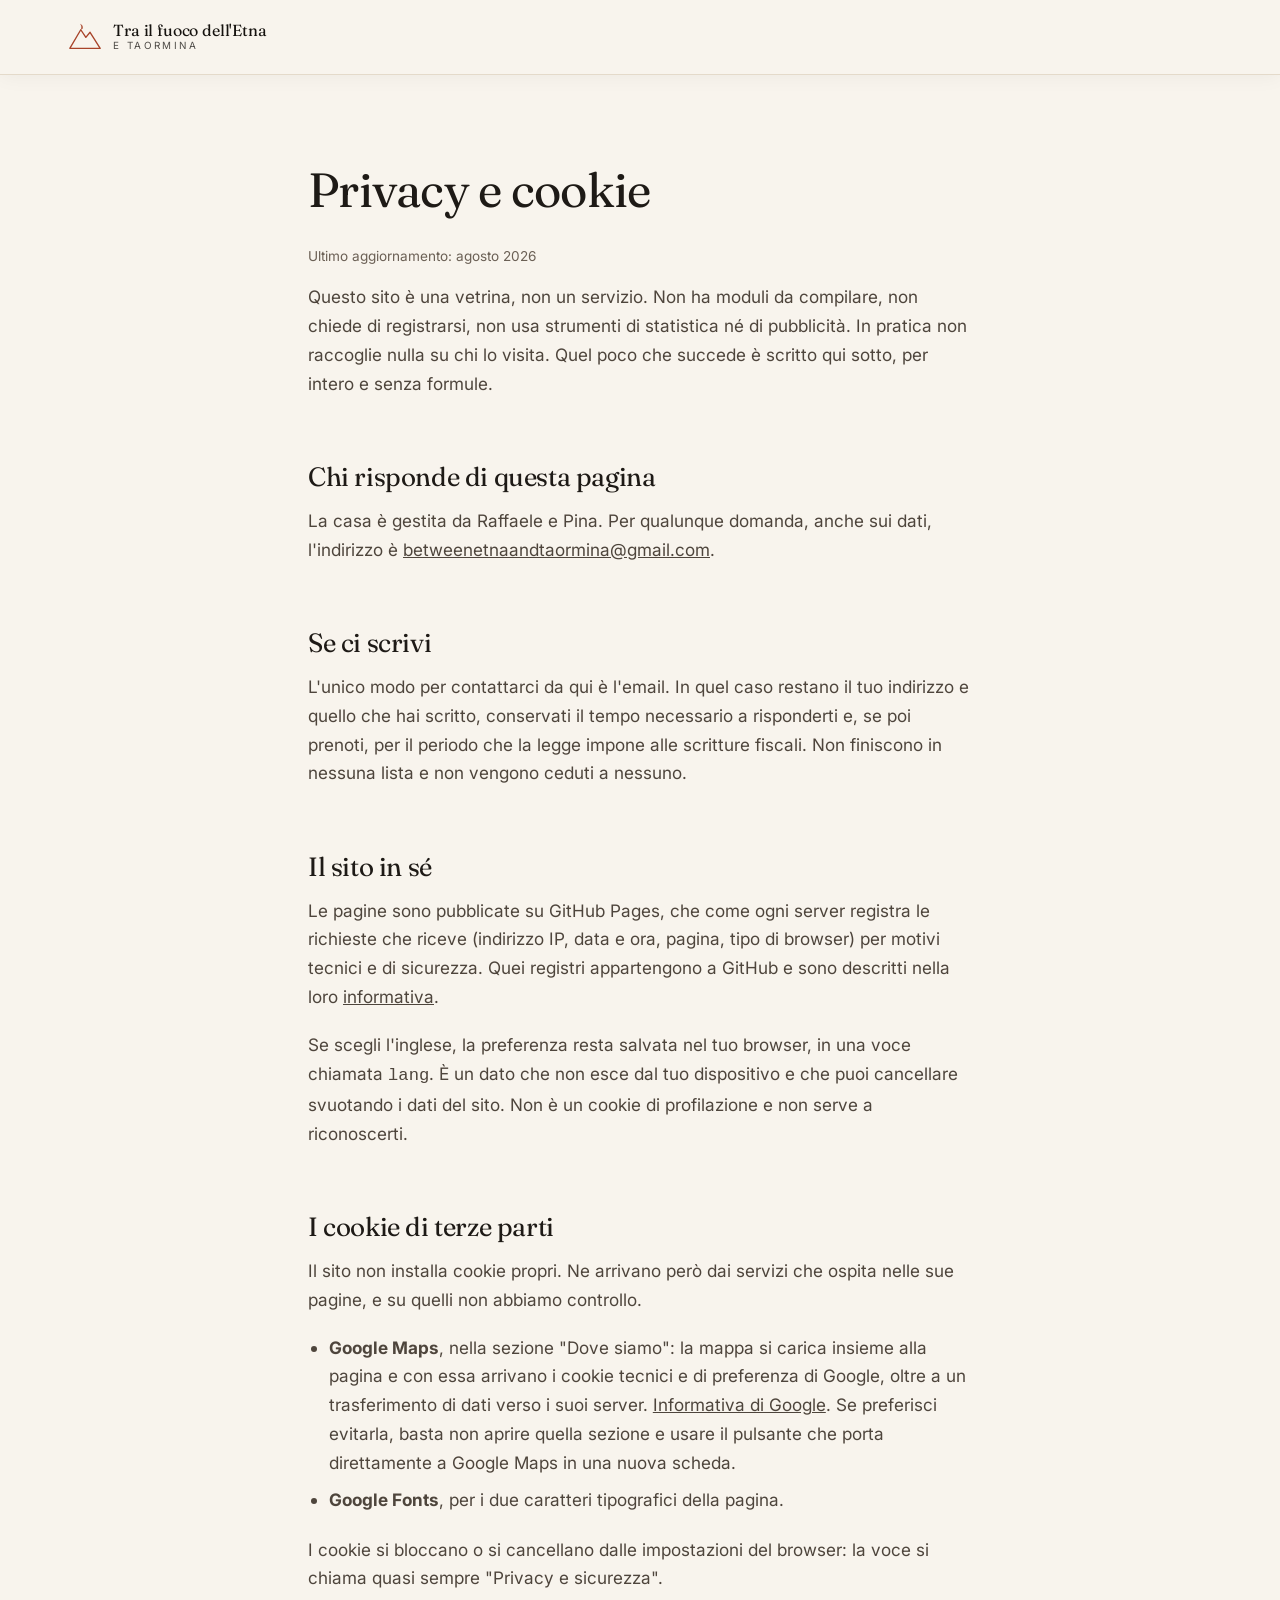
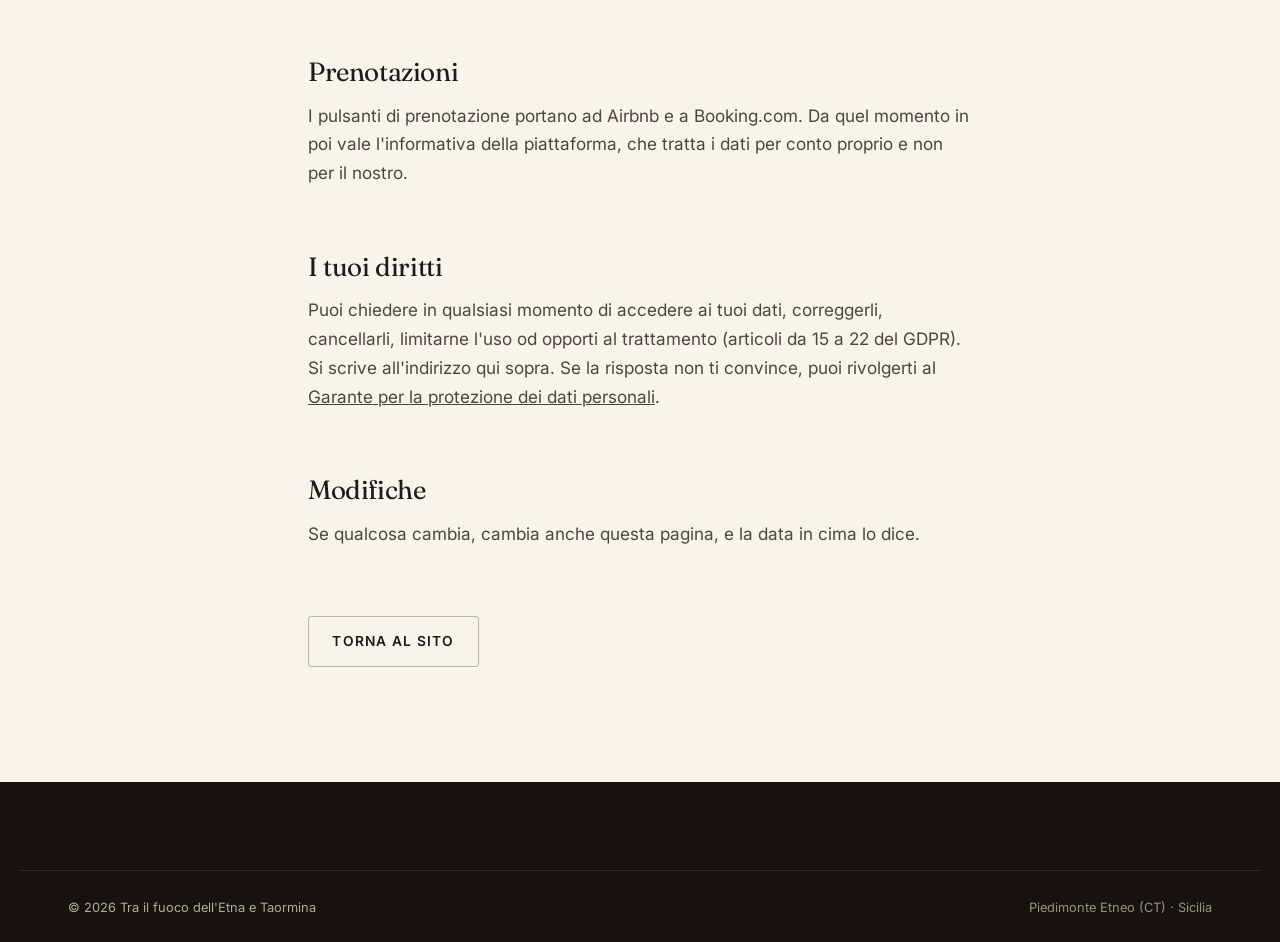
==== commit 35d4e403: "Sezione Catania, carosello continuo, itinerari uniformi, privacy unificata" ====
--- a/privacy.html
+++ b/privacy.html
@@ -3,8 +3,8 @@
 <head>
 <meta charset="utf-8">
 <meta name="viewport" content="width=device-width, initial-scale=1">
-<title>Privacy Policy | Tra il fuoco dell'Etna e Taormina</title>
-<meta name="description" content="Informativa sul trattamento dei dati personali del sito Tra il fuoco dell'Etna e Taormina.">
+<title>Privacy e cookie | Tra il fuoco dell'Etna e Taormina</title>
+<meta name="description" content="Cosa succede ai dati di chi visita il sito Tra il fuoco dell'Etna e Taormina: in breve, quasi nulla.">
 <meta name="robots" content="noindex, follow">
 <link rel="icon" href="assets/icons/favicon.svg" type="image/svg+xml">
 <link rel="preconnect" href="https://fonts.googleapis.com">
@@ -26,85 +26,83 @@
 <main class="legal">
 <div class="wrap">
 
-  <h1>Privacy Policy</h1>
+  <h1>Privacy e cookie</h1>
   <p class="updated">Ultimo aggiornamento: agosto 2026</p>
 
-  <div class="form-status is-on err" style="display:block">
-    <strong>Da completare.</strong> Questo documento è una traccia conforme all'impianto del
-    GDPR, ma i dati del titolare del trattamento devono essere inseriti prima della
-    pubblicazione. Le parti fra parentesi quadre sono segnaposto.
-  </div>
+  <p>
+    Questo sito è una vetrina, non un servizio. Non ha moduli da compilare, non chiede
+    di registrarsi, non usa strumenti di statistica né di pubblicità. In pratica non
+    raccoglie nulla su chi lo visita. Quel poco che succede è scritto qui sotto, per
+    intero e senza formule.
+  </p>
 
-  <h2>1. Titolare del trattamento</h2>
+  <h2>Chi risponde di questa pagina</h2>
   <p>
-    Il titolare del trattamento dei dati personali raccolti tramite questo sito è
-    <strong>[INSERIRE NOME E COGNOME O RAGIONE SOCIALE]</strong>,
-    con sede in <strong>[INSERIRE INDIRIZZO COMPLETO]</strong>,
-    codice fiscale / partita IVA <strong>[INSERIRE]</strong>.
-    Per qualunque richiesta relativa ai dati personali è possibile scrivere a
+    La casa è gestita da Raffaele e Pina. Per qualunque domanda, anche sui dati, l'indirizzo è
     <a href="mailto:betweenetnaandtaormina@gmail.com">betweenetnaandtaormina@gmail.com</a>.
   </p>
 
-  <h2>2. Quali dati raccogliamo</h2>
-  <ul>
-    <li><strong>Dati che ci invii tu</strong> scrivendo all'indirizzo email pubblicato
-      sul sito: il tuo indirizzo e il contenuto del messaggio. Il sito non contiene
-      moduli di contatto e non raccoglie dati da solo.</li>
-    <li><strong>Dati tecnici di navigazione</strong> raccolti dal fornitore di hosting per
-      motivi di sicurezza e diagnostica (indirizzo IP, data e ora della richiesta,
-      pagina richiesta, tipo di browser).</li>
-    <li><strong>Dati raccolti da servizi di terze parti</strong>, in particolare la mappa
-      di Google, che si carica automaticamente nella sezione "Dove siamo":
-      vedi la <a href="cookie.html">Cookie Policy</a>.</li>
-  </ul>
-  <p>Il sito non utilizza strumenti di profilazione pubblicitaria né sistemi di analisi statistica.</p>
-
-  <h2>3. Perché trattiamo i dati</h2>
-  <ul>
-    <li><strong>Rispondere alle richieste</strong> ricevute via email
-      (base giuridica: esecuzione di misure precontrattuali, art. 6.1.b GDPR).</li>
-    <li><strong>Sicurezza e funzionamento del sito</strong>
-      (base giuridica: legittimo interesse, art. 6.1.f GDPR).</li>
-    <li><strong>Mostrare la posizione della casa</strong> tramite la mappa di Google
-      (base giuridica: legittimo interesse a far trovare la struttura, art. 6.1.f GDPR).</li>
-  </ul>
-
-  <h2>4. Per quanto tempo li conserviamo</h2>
+  <h2>Se ci scrivi</h2>
   <p>
-    I messaggi email ricevuti sono conservati per il tempo necessario a gestire la richiesta e,
-    in caso di prenotazione, per il periodo previsto dagli obblighi fiscali e amministrativi.
-    I log tecnici del server sono conservati secondo la policy del fornitore di hosting
-    (<strong>[INSERIRE NOME DEL FORNITORE DI HOSTING]</strong>).
+    L'unico modo per contattarci da qui è l'email. In quel caso restano il tuo indirizzo
+    e quello che hai scritto, conservati il tempo necessario a risponderti e, se poi
+    prenoti, per il periodo che la legge impone alle scritture fiscali. Non finiscono in
+    nessuna lista e non vengono ceduti a nessuno.
   </p>
 
-  <h2>5. A chi vengono comunicati</h2>
+  <h2>Il sito in sé</h2>
   <p>
-    I dati non sono diffusi né venduti. Possono essere trattati, in qualità di responsabili
-    del trattamento, dal fornitore di hosting. Le prenotazioni effettuate tramite Airbnb o Booking.com sono
-    gestite interamente da quelle piattaforme, che agiscono come titolari autonomi:
-    per quei trattamenti valgono le rispettive informative.
+    Le pagine sono pubblicate su GitHub Pages, che come ogni server registra le richieste
+    che riceve (indirizzo IP, data e ora, pagina, tipo di browser) per motivi tecnici e di
+    sicurezza. Quei registri appartengono a GitHub e sono descritti nella loro
+    <a href="https://docs.github.com/site-policy/privacy-policies/github-general-privacy-statement" target="_blank" rel="noopener noreferrer">informativa</a>.
+  </p>
+  <p>
+    Se scegli l'inglese, la preferenza resta salvata nel tuo browser, in una voce chiamata
+    <code>lang</code>. È un dato che non esce dal tuo dispositivo e che puoi cancellare
+    svuotando i dati del sito. Non è un cookie di profilazione e non serve a riconoscerti.
   </p>
 
-  <h2>6. Trasferimenti fuori dall'Unione Europea</h2>
+  <h2>I cookie di terze parti</h2>
   <p>
-    L'uso di Google Maps comporta un trasferimento di dati verso Google, che avviene
-    sulla base delle clausole contrattuali standard e degli strumenti previsti dal
-    capo V del GDPR.
+    Il sito non installa cookie propri. Ne arrivano però dai servizi che ospita nelle sue
+    pagine, e su quelli non abbiamo controllo.
+  </p>
+  <ul>
+    <li>
+      <strong>Google Maps</strong>, nella sezione "Dove siamo": la mappa si carica insieme
+      alla pagina e con essa arrivano i cookie tecnici e di preferenza di Google, oltre a un
+      trasferimento di dati verso i suoi server.
+      <a href="https://policies.google.com/privacy" target="_blank" rel="noopener noreferrer">Informativa di Google</a>.
+      Se preferisci evitarla, basta non aprire quella sezione e usare il pulsante che porta
+      direttamente a Google Maps in una nuova scheda.
+    </li>
+    <li>
+      <strong>Google Fonts</strong>, per i due caratteri tipografici della pagina.
+    </li>
+  </ul>
+  <p>
+    I cookie si bloccano o si cancellano dalle impostazioni del browser: la voce si chiama
+    quasi sempre "Privacy e sicurezza".
   </p>
 
-  <h2>7. I tuoi diritti</h2>
+  <h2>Prenotazioni</h2>
   <p>
-    Puoi chiedere in qualsiasi momento accesso, rettifica, cancellazione o limitazione del
-    trattamento dei tuoi dati, opporti al trattamento e richiederne la portabilità
-    (artt. da 15 a 22 del GDPR). Le richieste vanno inviate all'indirizzo email del titolare.
-    Hai inoltre diritto di proporre reclamo al Garante per la protezione dei dati personali
-    (<a href="https://www.garanteprivacy.it" target="_blank" rel="noopener noreferrer">garanteprivacy.it</a>).
+    I pulsanti di prenotazione portano ad Airbnb e a Booking.com. Da quel momento in poi vale
+    l'informativa della piattaforma, che tratta i dati per conto proprio e non per il nostro.
   </p>
 
-  <h2>8. Modifiche</h2>
+  <h2>I tuoi diritti</h2>
   <p>
-    Questa informativa può essere aggiornata. La data in cima alla pagina indica sempre
-    l'ultima revisione.
+    Puoi chiedere in qualsiasi momento di accedere ai tuoi dati, correggerli, cancellarli,
+    limitarne l'uso od opporti al trattamento (articoli da 15 a 22 del GDPR). Si scrive
+    all'indirizzo qui sopra. Se la risposta non ti convince, puoi rivolgerti al
+    <a href="https://www.garanteprivacy.it" target="_blank" rel="noopener noreferrer">Garante per la protezione dei dati personali</a>.
+  </p>
+
+  <h2>Modifiche</h2>
+  <p>
+    Se qualcosa cambia, cambia anche questa pagina, e la data in cima lo dice.
   </p>
 
   <a class="btn btn-outline back" href="index.html">Torna al sito</a>
--- a/css/style.css
+++ b/css/style.css
@@ -428,39 +428,31 @@
 .stay-notes strong{color:var(--testo);font-weight:600}
 
 /* ═══════════════════════════════════════════════════════════════ GALLERY */
+/* Il nastro scorre da solo e non ha né inizio né fine: nessuno spazio vuoto
+   ai lati, le fotografie riempiono la fascia da un bordo all'altro. */
 .carousel{position:relative;margin-block:0 1.8rem}
 .carousel-viewport{
   overflow-x:auto;overflow-y:hidden;
-  scroll-snap-type:x mandatory;
   -webkit-overflow-scrolling:touch;
-  scrollbar-width:none;
+  scrollbar-width:none;overscroll-behavior-x:contain;
 }
 .carousel-viewport::-webkit-scrollbar{display:none}
 .carousel-viewport:focus-visible{outline:2px solid var(--terra);outline-offset:-2px}
 .carousel-track{display:flex;list-style:none;margin:0;padding:0}
-.car-slide{
-  flex:0 0 100%;scroll-snap-align:center;
-  padding-inline:calc(var(--gutter) / 2);
-}
-@media (min-width:760px){
-  .car-slide{flex-basis:64%;padding-inline:.6rem}
-  .carousel-track{padding-inline:18%}
-}
-@media (min-width:1400px){
-  .car-slide{flex-basis:56%}
-  .carousel-track{padding-inline:22%}
-}
+.car-slide{flex:0 0 auto;width:82vw;padding-inline:.3rem}
+@media (min-width:760px){.car-slide{width:46vw;padding-inline:.45rem}}
+@media (min-width:1200px){.car-slide{width:34vw}}
+@media (min-width:1600px){.car-slide{width:28vw}}
 .car-slide button{
   display:block;width:100%;padding:0;border:0;background:none;cursor:zoom-in;
   border-radius:var(--r-md);overflow:hidden;position:relative;
 }
 .car-slide img{
   width:100%;aspect-ratio:3/2;object-fit:cover;
-  transition:transform .6s cubic-bezier(.2,.7,.3,1),opacity .4s ease;
+  transition:transform .6s cubic-bezier(.2,.7,.3,1);
   background:var(--calce-3);
 }
-.car-slide:not(.is-current) img{opacity:.5}
-.car-slide button:hover img{transform:scale(1.02)}
+.car-slide button:hover img{transform:scale(1.03)}
 
 .car-nav{
   position:absolute;top:calc(50% - 34px);transform:translateY(-50%);z-index:5;
@@ -480,13 +472,21 @@
   margin-top:1.4rem;flex-wrap:wrap;
 }
 .car-caption{font-size:.87rem;color:var(--testo-soft);margin:0;max-width:52ch}
-.car-dots{display:flex;gap:.45rem;flex-wrap:wrap}
-.car-dots button{
-  width:26px;height:3px;border:0;padding:0;cursor:pointer;border-radius:2px;
-  background:var(--calce-3);transition:background-color .25s ease,width .25s ease;
-}
-.car-dots button:hover{background:var(--pietra-chiara)}
-.car-dots button[aria-selected="true"]{background:var(--terra);width:40px}
+
+/* pausa e avanzamento */
+.car-tools{display:flex;align-items:center;gap:.9rem;flex:0 0 auto}
+.car-play{
+  width:32px;height:32px;flex:0 0 auto;border-radius:50%;cursor:pointer;
+  border:1px solid var(--calce-3);background:var(--calce);
+  display:grid;place-items:center;transition:background-color .2s ease,border-color .2s ease;
+}
+.car-play:hover{background:#fff;border-color:var(--pietra-chiara)}
+.car-play svg{width:14px;height:14px;stroke:var(--lava-800);stroke-width:1.8;stroke-linecap:round;fill:none;grid-area:1/1}
+.car-play .ic-play{fill:var(--lava-800);stroke:none}
+.carousel:not(.is-paused) .car-play .ic-play,
+.carousel.is-paused .car-play .ic-pause{display:none}
+.car-prog{width:clamp(90px,16vw,180px);height:2px;background:var(--calce-3);border-radius:2px;overflow:hidden}
+.car-prog span{display:block;height:100%;width:0;background:var(--terra)}
 
 .gal-actions{display:flex;align-items:center;justify-content:space-between;gap:1.5rem;flex-wrap:wrap;margin-top:1rem}
 .gal-count{font-size:.84rem;color:var(--pietra);margin:0}
@@ -515,25 +515,54 @@
 .masonry button:hover img{transform:scale(1.03)}
 
 /* ══════════════════════════════════════════════════════════ DOVE SIAMO ══ */
+/* Prima fascia: testo e mappa affiancati, di altezza simile.
+   Le informazioni pratiche stanno nella fascia sotto, così su desktop
+   la colonna della mappa non resta mezza vuota. */
 .grid-dove{display:grid;gap:clamp(2.5rem,5vw,4rem);align-items:start}
-@media (min-width:960px){.grid-dove{grid-template-columns:.95fr 1.05fr}}
+@media (min-width:960px){.grid-dove{grid-template-columns:1fr 1.05fr}}
+.grid-dove>*{min-width:0}
 .dove-text p{max-width:56ch}
-.dist-list{
-  list-style:none;margin:2.2rem 0 0;
+.dove-map .micro-note{margin-bottom:1.4rem}
+
+/* Seconda fascia: distanze e collegamenti, uno accanto all'altro */
+.dove-info{
+  display:grid;gap:clamp(2rem,4vw,3.5rem);
+  margin-top:clamp(2.6rem,5vw,4rem);
+  padding-top:clamp(2rem,4vw,3rem);
   border-top:1px solid rgba(237,230,218,.16);
 }
+@media (min-width:760px){.dove-info{grid-template-columns:.85fr 1.15fr}}
+.dove-info>*{min-width:0}
+.dove-block h3{
+  font-family:var(--font-body);font-size:.72rem;font-weight:600;
+  letter-spacing:.2em;text-transform:uppercase;color:var(--ocra);margin-bottom:1.2rem;
+}
+
+.dist-list{list-style:none;margin:0;border-top:1px solid rgba(237,230,218,.16)}
 .dist-list li{
   display:flex;justify-content:space-between;align-items:baseline;gap:1rem;
-  padding:.85rem 0;border-bottom:1px solid rgba(237,230,218,.16);
-  font-size:.95rem;
+  padding:.7rem 0;border-bottom:1px solid rgba(237,230,218,.16);
+  font-size:.94rem;
 }
 .dist-list span{color:var(--su-scuro)}
 .dist-list b{
   font-family:var(--font-display);font-weight:400;font-size:1.05rem;
   color:var(--ocra);white-space:nowrap;
 }
-.addr{margin:2rem 0 1.2rem!important;font-size:.92rem;color:var(--su-scuro-soft)!important;line-height:1.6}
+.addr{margin:1.8rem 0 0!important;font-size:.92rem;color:var(--su-scuro-soft)!important;line-height:1.6}
 .addr .todo{color:var(--terra-chiara);font-weight:600}
+
+/* Arrivare e muoversi */
+.collegamenti ul{list-style:none;display:grid;gap:.85rem}
+.collegamenti li{
+  position:relative;padding-left:1.4rem;
+  font-size:.94rem;line-height:1.55;color:var(--su-scuro);
+}
+.collegamenti li::before{
+  content:"";position:absolute;left:0;top:.6em;
+  width:6px;height:6px;background:var(--ocra);border-radius:50%;
+}
+.collegamenti b{color:#FFFCF6;font-weight:600}
 
 .map-frame{
   position:relative;aspect-ratio:4/3;width:100%;
@@ -562,8 +591,31 @@
 .poi-img{position:relative;overflow:hidden}
 .poi-img img{width:100%;aspect-ratio:16/10;object-fit:cover;transition:transform .6s cubic-bezier(.2,.7,.3,1)}
 .poi:hover .poi-img img{transform:scale(1.04)}
+/* Credito del fotografo, in un angolo della fotografia. Discreto ma leggibile:
+   contrasto sufficiente grazie allo sfondo scuro semitrasparente. */
+.ph-credit{
+  position:absolute;right:0;bottom:0;z-index:2;
+  background:rgba(14,12,10,.62);color:rgba(255,252,246,.92);
+  backdrop-filter:blur(3px);
+  padding:.28rem .6rem;
+  font-size:.62rem;letter-spacing:.06em;
+  text-decoration:none;line-height:1.4;
+  border-top-left-radius:2px;
+  transition:background-color .2s ease,color .2s ease;
+}
+.ph-credit::before{content:"Foto ";opacity:.6}
+html[lang="en"] .ph-credit::before{content:"Photo "}
+.ph-credit:hover{background:rgba(14,12,10,.88);color:#FFFCF6;text-decoration:underline}
+.ph-credit-casa{cursor:default}
+.ph-credit-casa:hover{background:rgba(14,12,10,.62);text-decoration:none}
+.iti .ph-credit{bottom:auto;top:0;right:0;border-radius:0 0 0 2px}
+
+.poi-cats{
+  position:absolute;left:.9rem;top:.9rem;z-index:2;
+  display:flex;flex-wrap:wrap;gap:.3rem;
+  max-width:calc(100% - 1.8rem);
+}
 .poi-cat{
-  position:absolute;left:.9rem;top:.9rem;
   background:rgba(22,19,15,.78);color:#FFFCF6;backdrop-filter:blur(4px);
   padding:.32rem .7rem;border-radius:2px;
   font-size:.64rem;letter-spacing:.16em;text-transform:uppercase;font-weight:600;
@@ -604,6 +656,8 @@
 .tip-body li{
   position:relative;padding-left:1.5rem;font-size:.96rem;color:var(--testo-soft);line-height:1.6;
 }
+.tip-body li b{color:var(--testo);font-weight:600}
+.tip-body li i{font-style:italic;color:var(--testo)}
 .tip-body li::before{
   content:"";position:absolute;left:0;top:.62em;
   width:6px;height:6px;background:var(--terra);border-radius:50%;
@@ -668,32 +722,100 @@
 .theme-list b{font-family:var(--font-display);font-size:1rem;color:var(--terra);font-weight:400}
 .rev-link{margin-top:2.6rem}
 
+/* ═════════════════════════════════════════════════════════════ CATANIA ══ */
+/* Il testo corre su due colonne quando c'è spazio: due paragrafi larghi
+   lasciavano mezza fascia vuota. Le fotografie stanno sotto, in fila. */
+.cat-testo{margin-bottom:clamp(2.2rem,4vw,3.2rem)}
+.cat-testo p{color:var(--su-scuro-soft);max-width:62ch}
+.cat-testo p + p{margin-top:1.1em}
+
+.cat-photos{
+  display:grid;gap:1.2rem;margin-bottom:clamp(2.6rem,5vw,4rem);
+  grid-template-columns:repeat(auto-fit,minmax(min(220px,100%),1fr));
+}
+.cat-ph{margin:0}
+.cat-ph-img{position:relative;border-radius:var(--r-md);overflow:hidden;background:var(--lava-700)}
+.cat-ph img{display:block;width:100%;aspect-ratio:3/4;object-fit:cover}
+.cat-ph figcaption{margin-top:.7rem;font-size:.83rem;line-height:1.5;color:var(--su-scuro-soft)}
+
+.cat-grid{
+  list-style:none;display:grid;gap:1px;background:var(--lava-600);
+  border:1px solid var(--lava-600);border-radius:var(--r-md);overflow:hidden;
+  grid-template-columns:repeat(auto-fill,minmax(min(280px,100%),1fr));
+}
+.cat-card{background:var(--lava-800);padding:1.6rem 1.5rem 1.75rem}
+@media (min-width:860px){.cat-card-wide{grid-column:span 2}}
+.cat-card h3{
+  font-family:var(--font-display);font-weight:400;font-size:1.12rem;
+  color:var(--calce);margin-bottom:.55rem;line-height:1.25;
+}
+.cat-card p{color:var(--su-scuro-soft);font-size:.94rem;line-height:1.68}
+.cat-card b{color:var(--su-scuro);font-weight:500}
+.cat-card i{color:var(--ocra);font-style:italic}
+
+.cat-note{display:grid;gap:1.6rem;margin-top:2.6rem}
+.cat-note-b{border-top:2px solid var(--terra-chiara);padding-top:1.2rem}
+.cat-note-b h3{
+  font-family:var(--font-display);font-weight:400;font-size:1.05rem;
+  color:var(--calce);margin-bottom:.5rem;
+}
+.cat-note-b p{color:var(--su-scuro-soft);font-size:.94rem;line-height:1.68;max-width:52ch}
+
+@media (min-width:760px){
+  .cat-note{grid-template-columns:1fr 1fr;gap:2.4rem}
+}
+@media (min-width:900px){
+  .cat-testo{display:grid;grid-template-columns:1fr 1fr;gap:clamp(2rem,4vw,3.5rem)}
+  .cat-testo p{max-width:none}
+  .cat-testo p + p{margin-top:0}
+}
+
 /* ═══════════════════════════════════════════════════════════ ITINERARI ══ */
 .iti-grid{display:grid;gap:1.6rem;grid-template-columns:repeat(auto-fill,minmax(min(300px,100%),1fr))}
+/* Ogni scheda è divisa allo stesso modo, qualunque sia il numero di tappe:
+   in alto una finestra di fotografia pulita, sempre della stessa altezza;
+   poi una fascia di sfumatura; sotto il nero pieno, dove sta il testo.
+   La sfumatura è agganciata al blocco di testo e misurata in pixel, non in
+   percentuale: così comincia e finisce nello stesso punto su tutte. */
 .iti{
+  --iti-foto:170px;      /* fotografia in chiaro */
+  --iti-sfuma:88px;      /* passaggio dalla fotografia al nero */
   position:relative;border-radius:var(--r-md);overflow:hidden;
-  background:var(--lava-800);color:var(--su-scuro);
-  display:flex;flex-direction:column;min-height:390px;
+  background:#0E0C0A;color:var(--su-scuro);
+  display:flex;flex-direction:column;min-height:440px;
+  padding-top:var(--iti-foto);
   isolation:isolate;
 }
-.iti-media{position:absolute;inset:0;z-index:-2}
+/* La fotografia occupa solo la fascia alta più la sfumatura. Sotto è nero
+   pieno: così il ritaglio resta largo e mostra il soggetto invece di una
+   striscia verticale di cielo. */
+.iti-media{
+  position:absolute;left:0;right:0;top:0;z-index:-2;
+  height:calc(var(--iti-foto) + var(--iti-sfuma));
+}
 .iti-media img{width:100%;height:100%;object-fit:cover}
-.iti::after{
-  content:"";position:absolute;inset:0;z-index:-1;
-  background:linear-gradient(to top,rgba(14,12,10,.96) 25%,rgba(14,12,10,.72) 58%,rgba(14,12,10,.3) 100%);
-}
-.iti-body{margin-top:auto;padding:1.7rem 1.6rem 1.8rem}
+.iti-body{
+  flex:1;
+  padding:var(--iti-sfuma) 1.6rem 1.8rem;
+  background:linear-gradient(to bottom,
+    rgba(14,12,10,0)    0,
+    rgba(14,12,10,.42)  calc(var(--iti-sfuma) * .38),
+    rgba(14,12,10,.86)  calc(var(--iti-sfuma) * .72),
+    #0E0C0A             var(--iti-sfuma));
+}
 .iti-badge{
   display:inline-block;font-size:.63rem;letter-spacing:.18em;text-transform:uppercase;
   font-weight:600;color:var(--ocra);border:1px solid rgba(190,138,61,.5);
   padding:.28rem .6rem;border-radius:2px;margin-bottom:.9rem;
 }
-.iti h3{color:#FFFCF6;font-size:1.45rem;margin-bottom:.7em}
+.iti h3{color:#FFFCF6;font-size:1.45rem;margin-bottom:.7em;text-shadow:0 1px 6px rgba(11,9,7,.55)}
 .iti ol{list-style:none;padding:0;margin:0;counter-reset:step;display:grid;gap:.5rem}
 .iti li{
   counter-increment:step;position:relative;padding-left:1.85rem;
-  font-size:.87rem;line-height:1.5;color:rgba(237,230,218,.86);
-}
+  font-size:.87rem;line-height:1.5;color:rgba(237,230,218,.92);
+  text-shadow:0 1px 3px rgba(11,9,7,.6);
+}
+@media (max-width:559px){.iti{--iti-foto:200px}}
 .iti li::before{
   content:counter(step);position:absolute;left:0;top:0;
   width:1.15rem;height:1.15rem;border-radius:50%;
@@ -858,3 +980,12 @@
 .legal ul{list-style:disc;padding-left:1.3rem;display:grid;gap:.5rem;margin-bottom:1.2em}
 .legal .updated{font-size:.85rem;color:var(--pietra)}
 .legal .back{margin-top:3rem;display:inline-block}
+.credits-list{list-style:none;padding:0;display:grid;gap:.7rem;margin-bottom:1.2em}
+.credits-list li{
+  display:grid;gap:.15rem .9rem;padding-bottom:.7rem;
+  border-bottom:1px solid var(--calce-3);
+}
+@media (min-width:620px){.credits-list li{grid-template-columns:minmax(11rem,auto) 1fr;align-items:baseline}}
+.credits-list a{font-weight:600;color:var(--testo);text-decoration-color:var(--terra);text-underline-offset:3px}
+.credits-list a:hover{color:var(--terra)}
+.cr-desc{font-size:.9rem;color:var(--pietra)}
